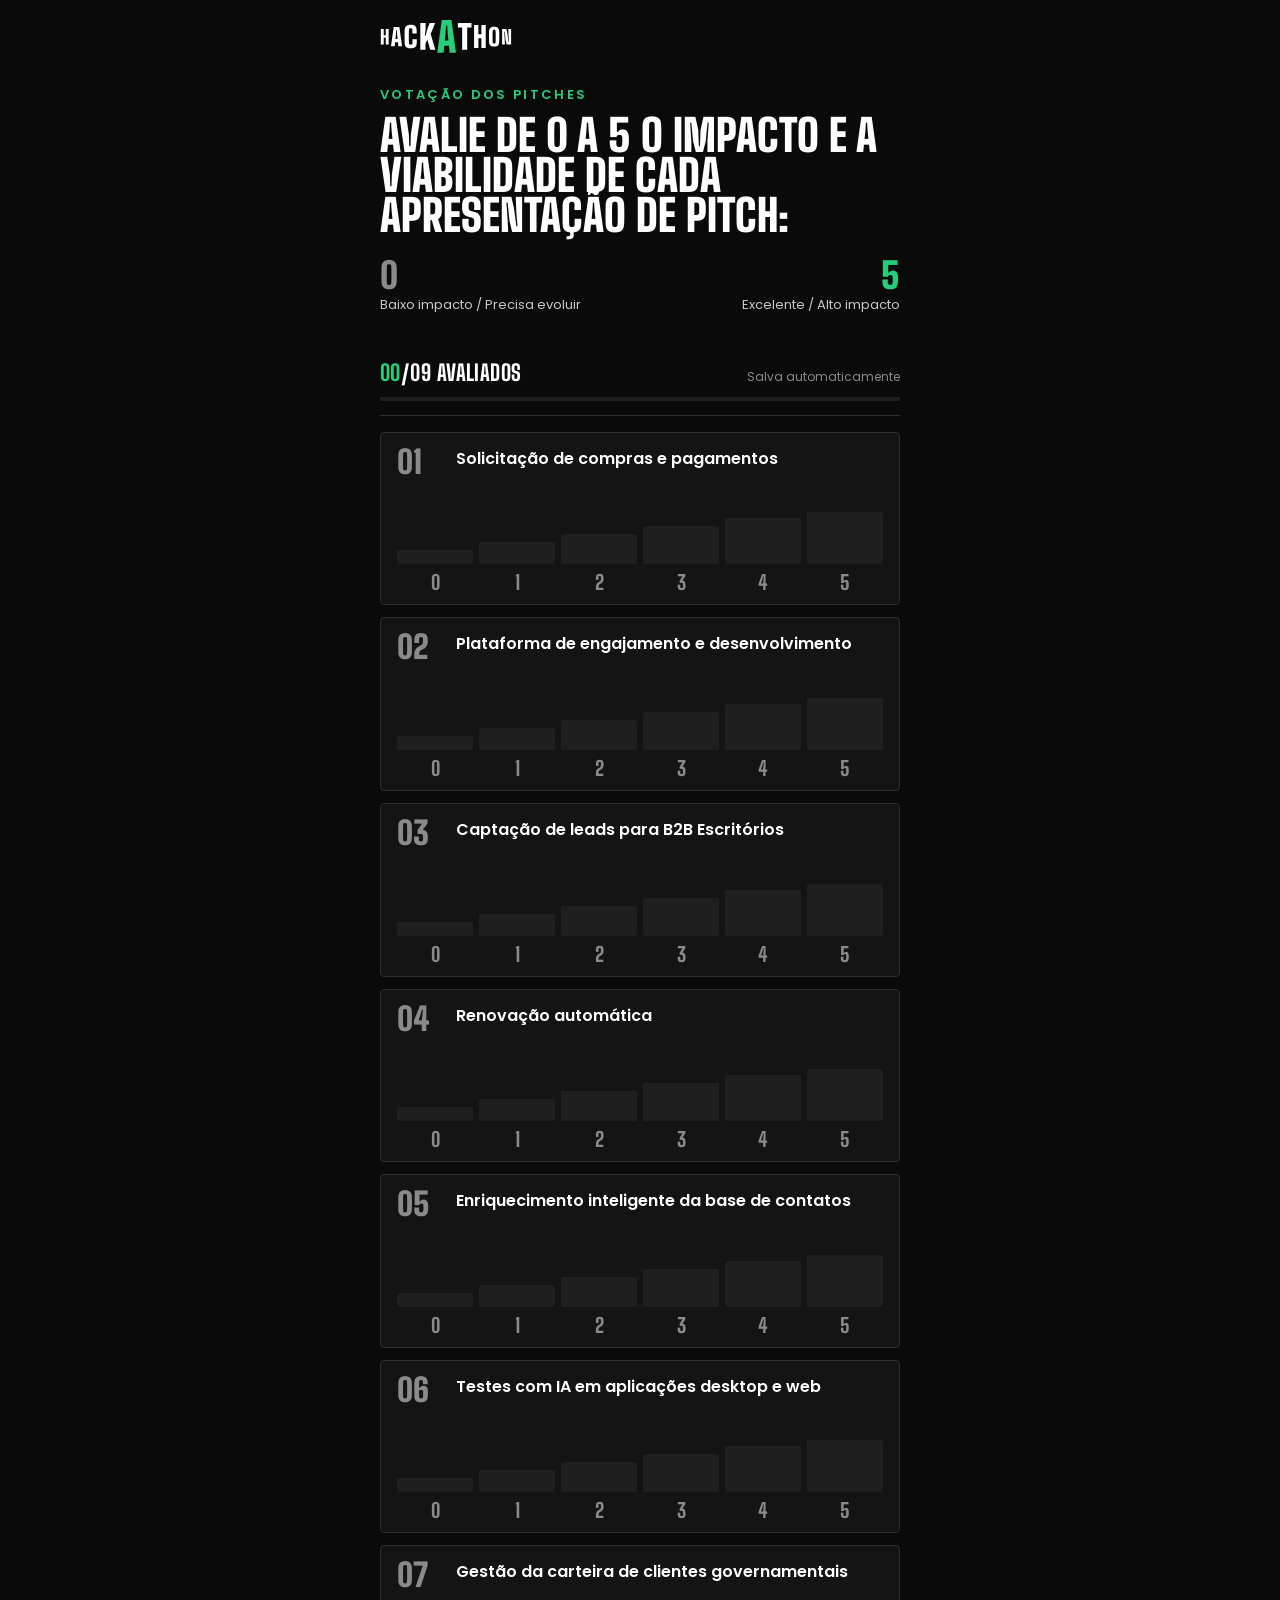
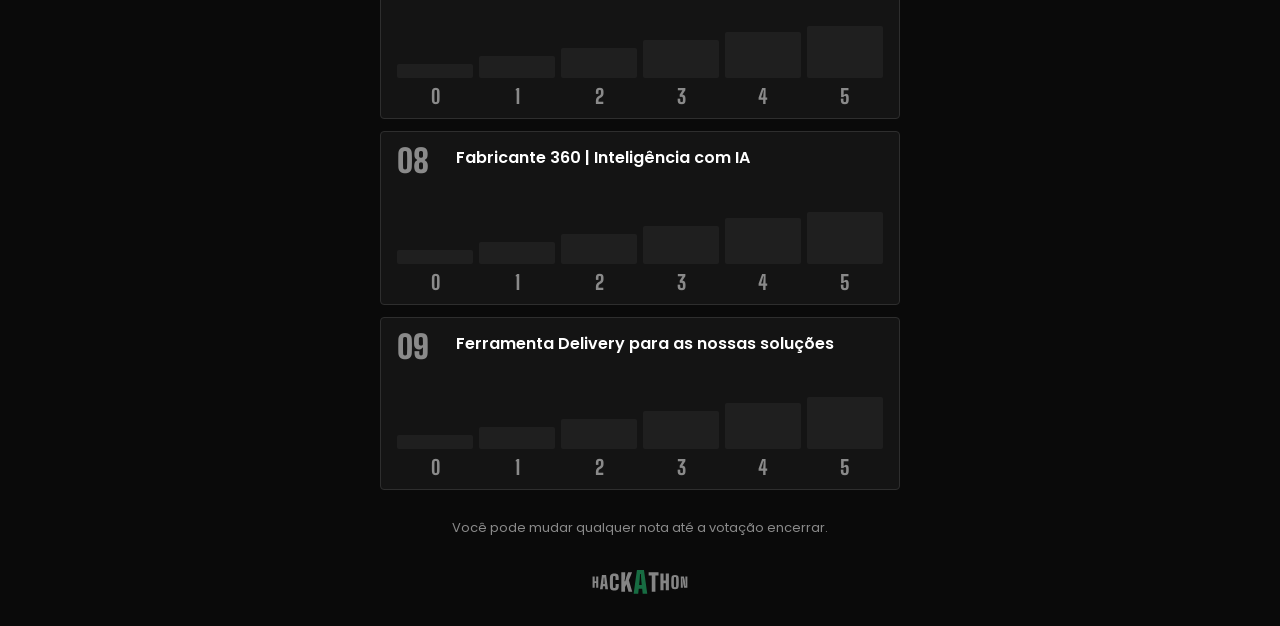
==== votacao-pitches-hackathon/votacao-pitches/index.html @ e380088c "Add files via upload" ====
<!doctype html>
<html lang="pt-BR">
<head>
<meta charset="utf-8">
<meta name="viewport" content="width=device-width, initial-scale=1, viewport-fit=cover">
<meta name="theme-color" content="#0A0A0A">
<title>Votação dos pitches · Hackathon AltoQi</title>
<link rel="icon" href="assets/favicon.svg" type="image/svg+xml">
<link rel="preload" href="assets/fonts/big-shoulders-display-latin-900-normal.woff2" as="font" type="font/woff2" crossorigin>
<link rel="stylesheet" href="assets/fonts.css">
<script src="config.js"></script>
<style>
/* Tokens: Hackathon AltoQi — Design System Diamante (Figma) */
:root{
  --base:#0A0A0A; --superficie:#141414; --elevado:#1F1F1F; --borda:#2E2E2E;
  --texto:#FFFFFF; --texto2:#C7C7C7; --apoio:#8A8A8A;
  --verde:#25CE7B; --menta:#95E2C0; --floresta:#115134; --erro:#E5484D; --alerta:#F5A524;
  --display:"Big Shoulders Display","Arial Narrow","Roboto Condensed",Impact,sans-serif;
  --corpo:Poppins,system-ui,-apple-system,"Segoe UI",Roboto,sans-serif;
  color-scheme:dark;
}
*{box-sizing:border-box}
html{-webkit-text-size-adjust:100%;background:var(--base)}
body{margin:0;background:var(--base);color:var(--texto);font-family:var(--corpo);line-height:1.5;
  padding-bottom:calc(32px + env(safe-area-inset-bottom))}
.wrap{max-width:560px;margin:0 auto;padding:0 20px}
.eyebrow{font-family:var(--corpo);font-weight:600;font-size:.8125rem;letter-spacing:.18em;text-transform:uppercase;margin:0}

header{padding:calc(20px + env(safe-area-inset-top)) 0 8px}
.logo{display:block;width:132px;height:auto;margin:0 0 32px}
header .eyebrow{color:var(--verde);margin-bottom:10px}
h1{font-family:var(--display);font-weight:900;text-transform:uppercase;font-size:clamp(2rem,9vw,2.75rem);
  line-height:.92;margin:0 0 24px;letter-spacing:0}
.legenda{display:grid;grid-template-columns:1fr 1fr;gap:16px;font-size:.8125rem;color:var(--texto2);margin:0;line-height:1.35}
.legenda b{display:block;font-family:var(--display);font-weight:900;font-size:2.25rem;line-height:.9;margin-bottom:4px;color:var(--apoio)}
.legenda .max{text-align:right}
.legenda .max b{color:var(--verde)}

.progresso{position:sticky;top:0;z-index:5;background:var(--base);
  padding:calc(14px + env(safe-area-inset-top)) 0 14px;margin-top:20px;border-bottom:1px solid var(--borda)}
.progresso p{margin:0 0 8px;display:flex;justify-content:space-between;align-items:baseline}
.progresso strong{font-family:var(--display);font-weight:800;font-size:1.375rem;letter-spacing:.02em;text-transform:uppercase}
.progresso strong em{font-style:normal;color:var(--verde)}
.progresso span{font-size:.75rem;color:var(--apoio)}
.prog-trilho{height:4px;background:var(--elevado)}
.prog-barra{height:100%;width:0;background:var(--verde);transition:width .3s ease}

.aviso{display:none;margin:16px 0 0;padding:12px 14px;font-size:.875rem;border-left:3px solid var(--erro);background:var(--superficie);color:var(--texto)}
.aviso.on{display:block}

ol{list-style:none;margin:16px 0 0;padding:0;display:grid;gap:12px}
.pitch{background:var(--superficie);border:1px solid var(--borda);border-radius:4px;padding:16px 16px 12px;transition:border-color .2s ease}
.pitch.feito{border-color:var(--floresta)}
.cab{display:grid;grid-template-columns:auto 1fr;column-gap:14px;align-items:start;margin-bottom:14px}
.num{font-family:var(--display);font-weight:900;font-size:2rem;line-height:.85;color:var(--apoio);min-width:1.4em}
.pitch.feito .num{color:var(--verde)}
.cab h2{font-size:1rem;font-weight:600;line-height:1.3;margin:0}
.status{grid-column:2;font-size:.75rem;color:var(--apoio);min-height:1.2em;margin-top:4px}
.status.salvo{color:var(--menta)}
.status.erro,.status.encerrada{color:var(--erro)}

.escala{display:grid;grid-template-columns:repeat(6,1fr);gap:6px}
.escala button{appearance:none;border:0;background:transparent;padding:4px 0 0;margin:0;cursor:pointer;
  display:flex;flex-direction:column;align-items:stretch;justify-content:flex-end;gap:8px;
  height:84px;color:var(--apoio);font:inherit;-webkit-tap-highlight-color:transparent;touch-action:manipulation}
.escala .barra{display:block;height:calc(14px + var(--i) * 8px);border-radius:2px;background:var(--elevado);
  transition:background-color .15s ease}
.escala .rot{font-family:var(--display);font-weight:800;font-size:1.25rem;text-align:center;line-height:1}
.escala button.cheio .barra{background:var(--verde)}
.escala button.cheio .rot{color:var(--texto2)}
.escala button[aria-pressed="true"] .rot{color:var(--verde)}
.escala button:focus-visible{outline:2px solid var(--verde);outline-offset:3px}
.escala button:disabled{cursor:not-allowed;opacity:.45}

.rodape{margin:28px 0 0;font-size:.8125rem;color:var(--apoio);text-align:center}
.rodape.fim{color:var(--verde);font-weight:600}
.assinatura{display:flex;justify-content:center;margin-top:32px;opacity:.5}
.assinatura img{width:96px;height:auto}
@media (prefers-reduced-motion:reduce){*{transition:none!important}}
</style>
</head>
<body>
<div class="wrap">
  <header>
    <img class="logo" src="assets/hackathon-wordmark.svg" alt="Hackathon AltoQi" width="132" height="33">
    <p class="eyebrow" id="evento"></p>
    <h1 id="pergunta"></h1>
    <div class="legenda">
      <div><b>0</b><span id="rotMin"></span></div>
      <div class="max"><b>5</b><span id="rotMax"></span></div>
    </div>
  </header>

  <div class="progresso" aria-live="polite">
    <p><strong id="progTxt"><em>0</em>/9 avaliados</strong><span>Salva automaticamente</span></p>
    <div class="prog-trilho"><div class="prog-barra" id="progBarra"></div></div>
  </div>

  <div class="aviso" id="aviso" role="alert"></div>
  <ol id="lista"></ol>
  <p class="rodape" id="rodape">Você pode mudar qualquer nota até a votação encerrar.</p>
  <div class="assinatura"><img src="assets/hackathon-wordmark.svg" alt="" width="96" height="24"></div>
</div>

<script>
(function(){
  const C = window.VOTACAO_CONFIG;
  const DEMO = new URLSearchParams(location.search).has("demo") || !C.SUPABASE_URL || C.SUPABASE_URL.includes("SEU-PROJETO");
  const CHAVE = DEMO ? "votacao-pitches:demo" : "votacao-pitches:v1";
  const $ = (id) => document.getElementById(id);

  // ---------- identidade anônima do aparelho + rascunho local ----------
  function lerLocal(){ try{ return JSON.parse(localStorage.getItem(CHAVE)) || {}; }catch(e){ return {}; } }
  function gerarId(){
    if (crypto.randomUUID) return crypto.randomUUID();
    const b = crypto.getRandomValues(new Uint8Array(16)); b[6]=(b[6]&15)|64; b[8]=(b[8]&63)|128;
    const h=[...b].map(x=>x.toString(16).padStart(2,"0")).join("");
    return `${h.slice(0,8)}-${h.slice(8,12)}-${h.slice(12,16)}-${h.slice(16,20)}-${h.slice(20)}`;
  }
  const local = lerLocal();
  const estado = { voter: local.voter || gerarId(), notas: local.notas || {}, salvas: local.salvas || {}, encerrada:false };
  function guardar(){ try{ localStorage.setItem(CHAVE, JSON.stringify({voter:estado.voter, notas:estado.notas, salvas:estado.salvas})); }catch(e){} }
  guardar();
  const timers = {}, emVoo = {};

  // ---------- API ----------
  function headers(){
    const h = { "Content-Type":"application/json", apikey:C.SUPABASE_ANON_KEY };
    if (C.SUPABASE_ANON_KEY.startsWith("eyJ")) h.Authorization = "Bearer " + C.SUPABASE_ANON_KEY;
    return h;
  }
  async function rpc(fn, body){
    if (DEMO){ await new Promise(r=>setTimeout(r, 250 + Math.random()*300)); return null; }
    const r = await fetch(`${C.SUPABASE_URL}/rest/v1/rpc/${fn}`, { method:"POST", headers:headers(), body:JSON.stringify(body) });
    if (!r.ok){
      let msg = ""; try{ msg = (await r.json()).message || ""; }catch(e){}
      const err = new Error(msg); err.codigo = msg.includes("votacao_encerrada") ? "encerrada" : "falha"; throw err;
    }
    return null;
  }
  async function checarAberta(){
    if (DEMO) return;
    try{
      const r = await fetch(`${C.SUPABASE_URL}/rest/v1/votacao_config?select=aberta`, { headers:headers() });
      const d = await r.json();
      if (Array.isArray(d) && d[0] && d[0].aberta === false) marcarEncerrada();
    }catch(e){}
  }

  // ---------- render ----------
  $("evento").textContent = C.EVENTO + (DEMO ? " (modo demonstração)" : "");
  $("pergunta").textContent = C.PERGUNTA;
  $("rotMin").textContent = C.ROTULO_MIN;
  $("rotMax").textContent = C.ROTULO_MAX;

  const lista = $("lista");
  C.PITCHES.forEach((p, idx) => {
    const li = document.createElement("li");
    li.className = "pitch"; li.dataset.id = p.id;
    li.innerHTML = `<div class="cab"><span class="num">${String(idx+1).padStart(2,"0")}</span><h2></h2><span class="status" aria-live="polite"></span></div>
      <div class="escala" role="group"></div>`;
    li.querySelector("h2").textContent = p.titulo;
    const esc = li.querySelector(".escala");
    esc.setAttribute("aria-label", "Nota para " + p.titulo);
    for (let n = 0; n <= 5; n++){
      const b = document.createElement("button");
      b.type = "button"; b.dataset.nota = n; b.style.setProperty("--i", n);
      b.setAttribute("aria-pressed","false");
      b.setAttribute("aria-label", `Nota ${n}` + (n===0 ? `, ${C.ROTULO_MIN}` : n===5 ? `, ${C.ROTULO_MAX}` : ""));
      b.innerHTML = `<span class="barra"></span><span class="rot">${n}</span>`;
      b.addEventListener("click", () => definir(p.id, n));
      esc.appendChild(b);
    }
    lista.appendChild(li);
    pintar(p.id);
    if (estado.notas[p.id] !== undefined && estado.notas[p.id] !== estado.salvas[p.id]) agendar(p.id, 200);
    else if (estado.salvas[p.id] !== undefined) mostrarStatus(p.id, "salvo");
  });
  atualizarProgresso();

  function li(id){ return lista.querySelector(`.pitch[data-id="${id}"]`); }
  function pintar(id){
    const el = li(id), nota = estado.notas[id];
    el.classList.toggle("feito", nota !== undefined);
    el.querySelectorAll(".escala button").forEach(b => {
      const n = +b.dataset.nota;
      b.classList.toggle("cheio", nota !== undefined && n <= nota);
      b.setAttribute("aria-pressed", String(n === nota));
      b.disabled = estado.encerrada;
    });
  }
  function mostrarStatus(id, tipo){
    const s = li(id).querySelector(".status");
    const txt = { salvando:"Salvando…", salvo:"Nota salva", erro:"Não foi salva. Toque na nota de novo.", encerrada:"Votação encerrada" };
    s.textContent = txt[tipo] || ""; s.className = "status " + tipo;
  }
  function atualizarProgresso(){
    const total = C.PITCHES.length;
    const feitos = C.PITCHES.filter(p => estado.notas[p.id] !== undefined).length;
    $("progTxt").innerHTML = `<em>${String(feitos).padStart(2,"0")}</em>/${String(total).padStart(2,"0")} avaliados`;
    $("progBarra").style.width = (feitos/total*100) + "%";
    const rod = $("rodape");
    if (estado.encerrada){ rod.textContent = "A votação foi encerrada. Obrigado por participar!"; rod.className = "rodape fim"; }
    else if (feitos === total){ rod.textContent = "Tudo avaliado. Obrigado! Você ainda pode ajustar as notas até a votação encerrar."; rod.className = "rodape fim"; }
    else { rod.textContent = "Você pode mudar qualquer nota até a votação encerrar."; rod.className = "rodape"; }
  }
  function marcarEncerrada(){
    if (estado.encerrada) return;
    estado.encerrada = true;
    const a = $("aviso"); a.textContent = "A votação foi encerrada. Novas notas não são mais registradas."; a.classList.add("on");
    C.PITCHES.forEach(p => pintar(p.id));
    atualizarProgresso();
  }

  // ---------- envio (debounce por pitch + retentativa) ----------
  function definir(id, nota){
    if (estado.encerrada) return;
    estado.notas[id] = nota; guardar(); pintar(id); atualizarProgresso();
    if (navigator.vibrate) navigator.vibrate(8);
    agendar(id, 450);
  }
  function agendar(id, atraso){ clearTimeout(timers[id]); mostrarStatus(id, "salvando"); timers[id] = setTimeout(() => enviar(id, 0), atraso); }
  async function enviar(id, tentativa){
    if (emVoo[id]) return;                       // o envio em andamento reenvia ao terminar
    const nota = estado.notas[id];
    if (nota === undefined) return;
    if (nota === estado.salvas[id]){ mostrarStatus(id, "salvo"); return; }
    emVoo[id] = true;
    let falha = null;
    try{ await rpc("registrar_voto", { p_voter: estado.voter, p_pitch: id, p_nota: nota }); estado.salvas[id] = nota; guardar(); }
    catch(e){ falha = e; }
    emVoo[id] = false;
    if (falha){
      if (falha.codigo === "encerrada"){ marcarEncerrada(); mostrarStatus(id, "encerrada"); return; }
      if (tentativa < 3){ timers[id] = setTimeout(() => enviar(id, tentativa+1), 800 * 2 ** tentativa); return; }
      mostrarStatus(id, "erro"); return;
    }
    if (estado.notas[id] !== estado.salvas[id]) enviar(id, 0); else mostrarStatus(id, "salvo");
  }
  // conexão voltou: reenvia o que ficou pendente
  window.addEventListener("online", () => C.PITCHES.forEach(p => {
    if (estado.notas[p.id] !== undefined && estado.notas[p.id] !== estado.salvas[p.id]) agendar(p.id, 300);
  }));

  checarAberta();
})();
</script>
</body>
</html>
---- votacao-pitches-hackathon/votacao-pitches/assets/fonts.css ----
/* Fontes auto-hospedadas (SIL Open Font License) — sem depender do Google Fonts no evento */
@font-face{font-family:"Big Shoulders Display";font-style:normal;font-weight:800;font-display:swap;src:url(fonts/big-shoulders-display-latin-800-normal.woff2) format("woff2")}
@font-face{font-family:"Big Shoulders Display";font-style:normal;font-weight:900;font-display:swap;src:url(fonts/big-shoulders-display-latin-900-normal.woff2) format("woff2")}
@font-face{font-family:"Poppins";font-style:normal;font-weight:400;font-display:swap;src:url(fonts/poppins-latin-400-normal.woff2) format("woff2")}
@font-face{font-family:"Poppins";font-style:normal;font-weight:500;font-display:swap;src:url(fonts/poppins-latin-500-normal.woff2) format("woff2")}
@font-face{font-family:"Poppins";font-style:normal;font-weight:600;font-display:swap;src:url(fonts/poppins-latin-600-normal.woff2) format("woff2")}
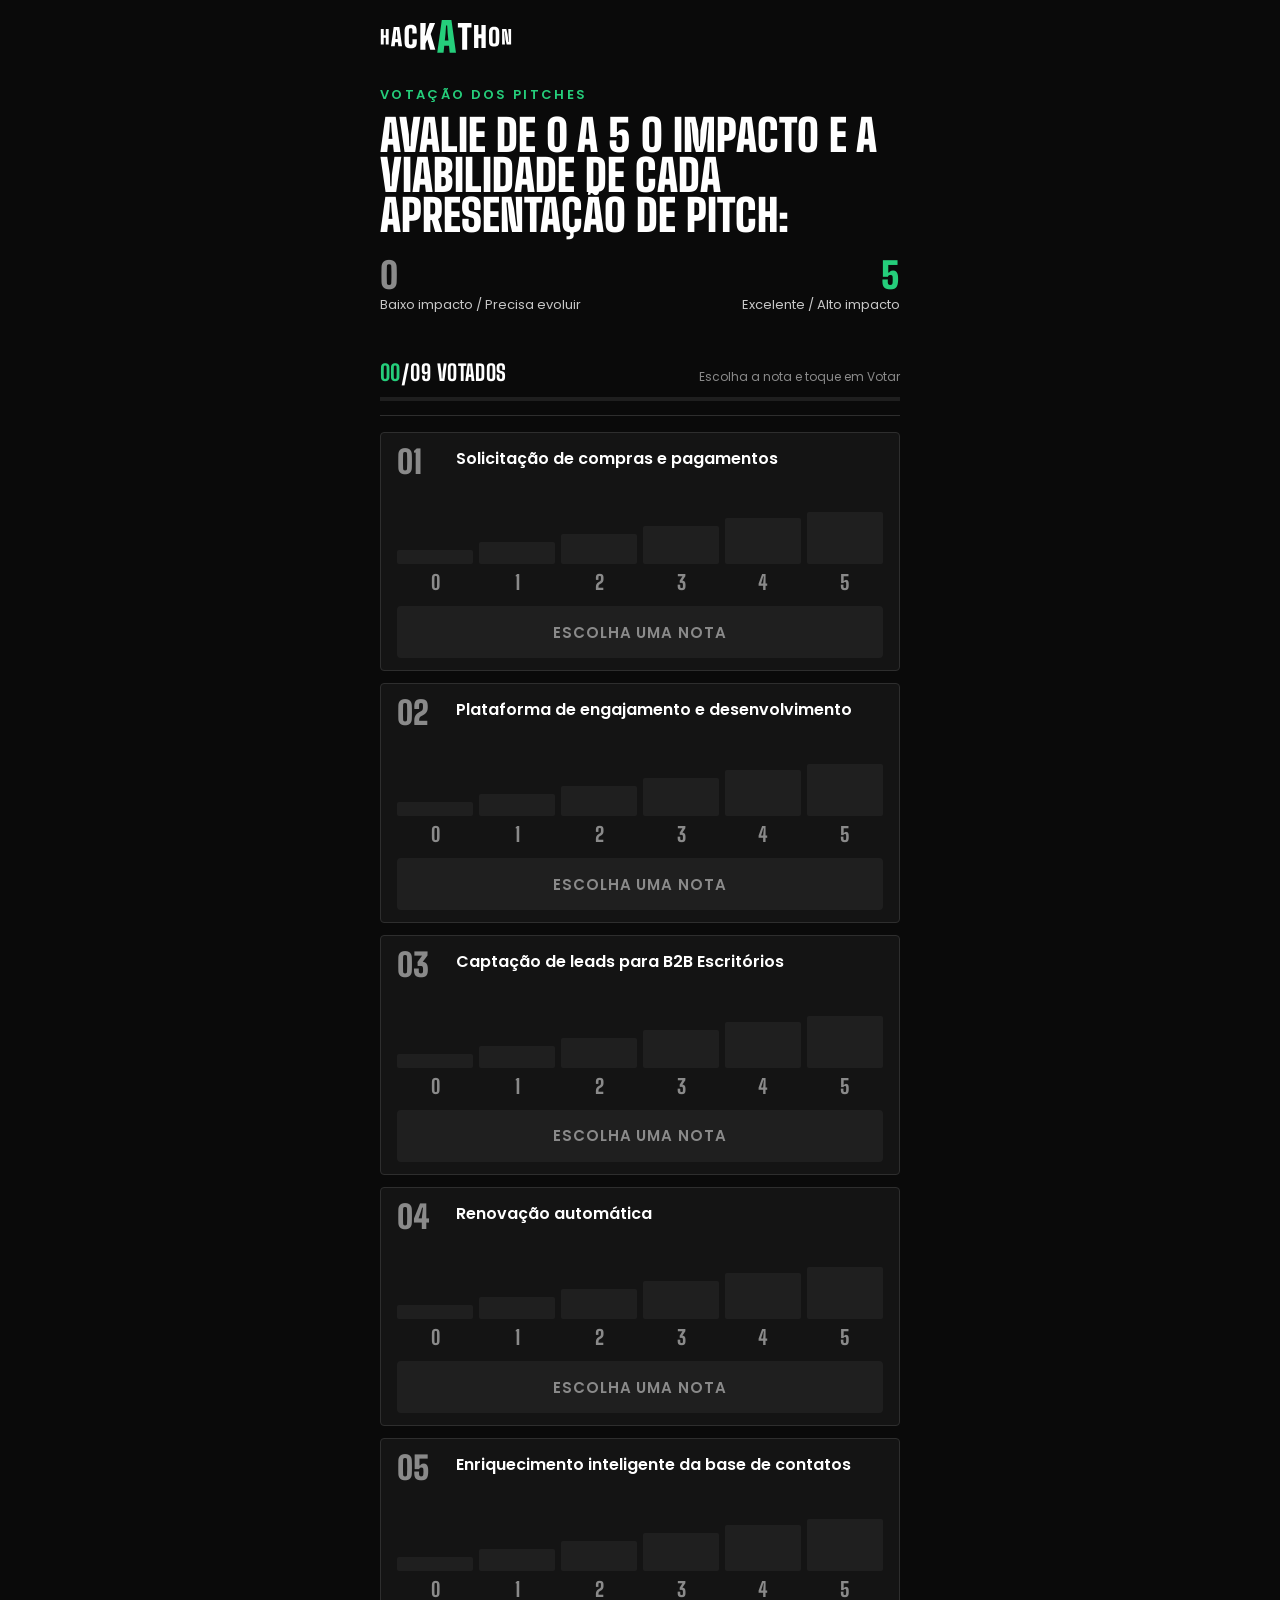
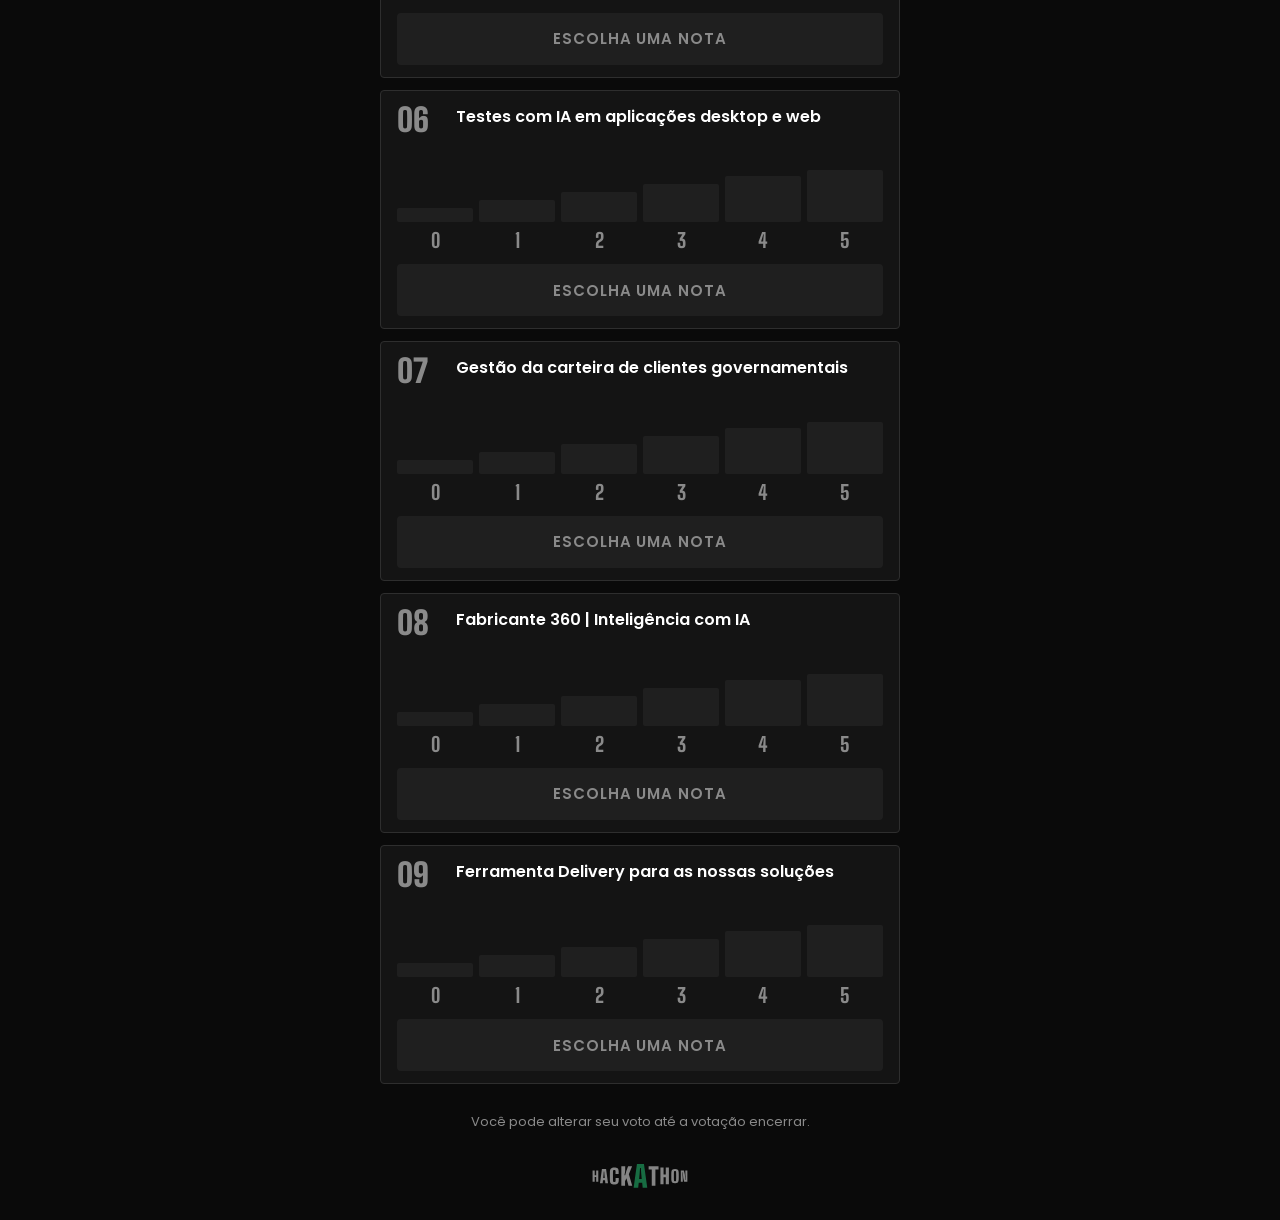
==== commit ba6765e9: "Add files via upload" ====
--- a/votacao-pitches-hackathon/votacao-pitches/index.html
+++ b/votacao-pitches-hackathon/votacao-pitches/index.html
@@ -50,10 +50,10 @@
 
 ol{list-style:none;margin:16px 0 0;padding:0;display:grid;gap:12px}
 .pitch{background:var(--superficie);border:1px solid var(--borda);border-radius:4px;padding:16px 16px 12px;transition:border-color .2s ease}
-.pitch.feito{border-color:var(--floresta)}
+.pitch.feito{border-color:var(--borda)}
 .cab{display:grid;grid-template-columns:auto 1fr;column-gap:14px;align-items:start;margin-bottom:14px}
 .num{font-family:var(--display);font-weight:900;font-size:2rem;line-height:.85;color:var(--apoio);min-width:1.4em}
-.pitch.feito .num{color:var(--verde)}
+.pitch.feito .num{color:var(--texto2)}
 .cab h2{font-size:1rem;font-weight:600;line-height:1.3;margin:0}
 .status{grid-column:2;font-size:.75rem;color:var(--apoio);min-height:1.2em;margin-top:4px}
 .status.salvo{color:var(--menta)}
@@ -72,6 +72,29 @@
 .escala button:focus-visible{outline:2px solid var(--verde);outline-offset:3px}
 .escala button:disabled{cursor:not-allowed;opacity:.45}
 
+.acao{display:grid;grid-template-columns:1fr;gap:8px;margin-top:14px}
+.votar{appearance:none;border:0;border-radius:4px;background:var(--verde);color:var(--base);cursor:pointer;
+  font-family:var(--corpo);font-weight:600;font-size:.9375rem;letter-spacing:.06em;text-transform:uppercase;
+  min-height:52px;padding:0 16px;touch-action:manipulation;-webkit-tap-highlight-color:transparent;transition:transform .1s ease,opacity .2s ease}
+.votar:active{transform:scale(.98)}
+.votar:disabled{background:var(--elevado);color:var(--apoio);cursor:not-allowed}
+.votar:focus-visible{outline:2px solid var(--verde);outline-offset:3px}
+.votar[hidden]{display:none}
+.confirmado{display:none;align-items:center;justify-content:space-between;gap:12px;min-height:52px;padding:0 14px;
+  border:1px solid var(--verde);border-radius:4px;background:rgba(37,206,123,.08)}
+.confirmado.on{display:flex}
+.confirmado strong{font-family:var(--display);font-weight:800;font-size:1.375rem;text-transform:uppercase;letter-spacing:.02em;color:var(--verde);
+  display:flex;align-items:center;gap:10px;white-space:nowrap}
+.confirmado span{font-size:.6875rem;line-height:1.3;color:var(--apoio);text-align:right;max-width:9.5em}
+.check{width:22px;height:22px;flex:none}
+.check path{stroke-dasharray:24;stroke-dashoffset:24}
+.confirmado.anima .check path{animation:traco .45s ease forwards}
+.confirmado:not(.anima) .check path{stroke-dashoffset:0}
+.confirmado.anima{animation:pop .35s ease}
+@keyframes traco{to{stroke-dashoffset:0}}
+@keyframes pop{0%{transform:scale(.96);opacity:.4}100%{transform:none;opacity:1}}
+.pitch.votado{border-color:var(--verde)}
+.pitch.votado .num{color:var(--verde)}
 .rodape{margin:28px 0 0;font-size:.8125rem;color:var(--apoio);text-align:center}
 .rodape.fim{color:var(--verde);font-weight:600}
 .assinatura{display:flex;justify-content:center;margin-top:32px;opacity:.5}
@@ -92,13 +115,13 @@
   </header>
 
   <div class="progresso" aria-live="polite">
-    <p><strong id="progTxt"><em>0</em>/9 avaliados</strong><span>Salva automaticamente</span></p>
+    <p><strong id="progTxt"><em>00</em>/09 votados</strong><span>Escolha a nota e toque em Votar</span></p>
     <div class="prog-trilho"><div class="prog-barra" id="progBarra"></div></div>
   </div>
 
   <div class="aviso" id="aviso" role="alert"></div>
   <ol id="lista"></ol>
-  <p class="rodape" id="rodape">Você pode mudar qualquer nota até a votação encerrar.</p>
+  <p class="rodape" id="rodape">Você pode alterar seu voto até a votação encerrar.</p>
   <div class="assinatura"><img src="assets/hackathon-wordmark.svg" alt="" width="96" height="24"></div>
 </div>
 
@@ -108,8 +131,9 @@
   const DEMO = new URLSearchParams(location.search).has("demo") || !C.SUPABASE_URL || C.SUPABASE_URL.includes("SEU-PROJETO");
   const CHAVE = DEMO ? "votacao-pitches:demo" : "votacao-pitches:v1";
   const $ = (id) => document.getElementById(id);
-
-  // ---------- identidade anônima do aparelho + rascunho local ----------
+  const dois = (n) => String(n).padStart(2, "0");
+
+  // ---------- identidade anônima do aparelho + estado local ----------
   function lerLocal(){ try{ return JSON.parse(localStorage.getItem(CHAVE)) || {}; }catch(e){ return {}; } }
   function gerarId(){
     if (crypto.randomUUID) return crypto.randomUUID();
@@ -118,10 +142,11 @@
     return `${h.slice(0,8)}-${h.slice(8,12)}-${h.slice(12,16)}-${h.slice(16,20)}-${h.slice(20)}`;
   }
   const local = lerLocal();
-  const estado = { voter: local.voter || gerarId(), notas: local.notas || {}, salvas: local.salvas || {}, encerrada:false };
-  function guardar(){ try{ localStorage.setItem(CHAVE, JSON.stringify({voter:estado.voter, notas:estado.notas, salvas:estado.salvas})); }catch(e){} }
+  // notas = nota escolhida na tela; salvas = nota confirmada no banco
+  const estado = { voter: local.voter || gerarId(), rodada: local.rodada ?? null, notas: local.notas || {}, salvas: local.salvas || {}, encerrada:false };
+  const enviando = {};
+  function guardar(){ try{ localStorage.setItem(CHAVE, JSON.stringify({voter:estado.voter, rodada:estado.rodada, notas:estado.notas, salvas:estado.salvas})); }catch(e){} }
   guardar();
-  const timers = {}, emVoo = {};
 
   // ---------- API ----------
   function headers(){
@@ -130,7 +155,7 @@
     return h;
   }
   async function rpc(fn, body){
-    if (DEMO){ await new Promise(r=>setTimeout(r, 250 + Math.random()*300)); return null; }
+    if (DEMO){ await new Promise(r=>setTimeout(r, 350 + Math.random()*350)); return null; }
     const r = await fetch(`${C.SUPABASE_URL}/rest/v1/rpc/${fn}`, { method:"POST", headers:headers(), body:JSON.stringify(body) });
     if (!r.ok){
       let msg = ""; try{ msg = (await r.json()).message || ""; }catch(e){}
@@ -138,12 +163,20 @@
     }
     return null;
   }
-  async function checarAberta(){
+  // Lê se a votação está aberta e a "rodada" atual. Rodada nova = reset feito no banco: limpa este celular.
+  async function sincronizar(){
     if (DEMO) return;
     try{
-      const r = await fetch(`${C.SUPABASE_URL}/rest/v1/votacao_config?select=aberta`, { headers:headers() });
+      const r = await fetch(`${C.SUPABASE_URL}/rest/v1/votacao_config?select=aberta,rodada`, { headers:headers(), cache:"no-store" });
       const d = await r.json();
-      if (Array.isArray(d) && d[0] && d[0].aberta === false) marcarEncerrada();
+      if (!Array.isArray(d) || !d[0]) return;
+      if (d[0].rodada != null && d[0].rodada !== estado.rodada){
+        const primeiraVez = estado.rodada === null && !Object.keys(estado.salvas).length;
+        estado.rodada = d[0].rodada;
+        if (!primeiraVez){ estado.notas = {}; estado.salvas = {}; }
+        guardar(); C.PITCHES.forEach(p => pintar(p.id)); atualizarProgresso();
+      }
+      if (d[0].aberta === false) marcarEncerrada();
     }catch(e){}
   }
 
@@ -153,12 +186,17 @@
   $("rotMin").textContent = C.ROTULO_MIN;
   $("rotMax").textContent = C.ROTULO_MAX;
 
+  const CHECK = '<svg class="check" viewBox="0 0 24 24" aria-hidden="true"><path d="M4 12.5l5 5L20 6.5" fill="none" stroke="#25CE7B" stroke-width="3" stroke-linecap="square"/></svg>';
   const lista = $("lista");
   C.PITCHES.forEach((p, idx) => {
     const li = document.createElement("li");
     li.className = "pitch"; li.dataset.id = p.id;
-    li.innerHTML = `<div class="cab"><span class="num">${String(idx+1).padStart(2,"0")}</span><h2></h2><span class="status" aria-live="polite"></span></div>
-      <div class="escala" role="group"></div>`;
+    li.innerHTML = `<div class="cab"><span class="num">${dois(idx+1)}</span><h2></h2><span class="status" aria-live="polite"></span></div>
+      <div class="escala" role="group"></div>
+      <div class="acao">
+        <button type="button" class="votar">Votar</button>
+        <div class="confirmado" role="status"><strong>${CHECK}<b class="txt"></b></strong><span>Toque em outra nota para alterar</span></div>
+      </div>`;
     li.querySelector("h2").textContent = p.titulo;
     const esc = li.querySelector(".escala");
     esc.setAttribute("aria-label", "Nota para " + p.titulo);
@@ -168,81 +206,82 @@
       b.setAttribute("aria-pressed","false");
       b.setAttribute("aria-label", `Nota ${n}` + (n===0 ? `, ${C.ROTULO_MIN}` : n===5 ? `, ${C.ROTULO_MAX}` : ""));
       b.innerHTML = `<span class="barra"></span><span class="rot">${n}</span>`;
-      b.addEventListener("click", () => definir(p.id, n));
+      b.addEventListener("click", () => escolher(p.id, n));
       esc.appendChild(b);
     }
+    li.querySelector(".votar").addEventListener("click", () => votar(p.id));
     lista.appendChild(li);
     pintar(p.id);
-    if (estado.notas[p.id] !== undefined && estado.notas[p.id] !== estado.salvas[p.id]) agendar(p.id, 200);
-    else if (estado.salvas[p.id] !== undefined) mostrarStatus(p.id, "salvo");
   });
   atualizarProgresso();
 
   function li(id){ return lista.querySelector(`.pitch[data-id="${id}"]`); }
-  function pintar(id){
-    const el = li(id), nota = estado.notas[id];
-    el.classList.toggle("feito", nota !== undefined);
+  function pintar(id, animar){
+    const el = li(id), nota = estado.notas[id], salva = estado.salvas[id];
+    const votado = salva !== undefined && nota === salva;
+    el.classList.toggle("feito", nota !== undefined && !votado);
+    el.classList.toggle("votado", votado);
     el.querySelectorAll(".escala button").forEach(b => {
       const n = +b.dataset.nota;
       b.classList.toggle("cheio", nota !== undefined && n <= nota);
       b.setAttribute("aria-pressed", String(n === nota));
-      b.disabled = estado.encerrada;
+      b.disabled = estado.encerrada || !!enviando[id];
     });
-  }
-  function mostrarStatus(id, tipo){
-    const s = li(id).querySelector(".status");
-    const txt = { salvando:"Salvando…", salvo:"Nota salva", erro:"Não foi salva. Toque na nota de novo.", encerrada:"Votação encerrada" };
-    s.textContent = txt[tipo] || ""; s.className = "status " + tipo;
-  }
+    const btn = el.querySelector(".votar"), conf = el.querySelector(".confirmado");
+    conf.classList.toggle("on", votado);
+    conf.classList.toggle("anima", votado && !!animar);
+    conf.querySelector(".txt").textContent = votado ? `Votado: ${salva}` : "";
+    btn.hidden = votado;
+    if (enviando[id]){ btn.disabled = true; btn.textContent = "Enviando…"; }
+    else if (estado.encerrada){ btn.disabled = true; btn.textContent = "Votação encerrada"; }
+    else if (nota === undefined){ btn.disabled = true; btn.textContent = "Escolha uma nota"; }
+    else { btn.disabled = false; btn.textContent = salva !== undefined ? `Alterar voto para ${nota}` : `Votar ${nota}`; }
+  }
+  function mostrarStatus(id, txt, tipo){ const s = li(id).querySelector(".status"); s.textContent = txt || ""; s.className = "status " + (tipo || ""); }
   function atualizarProgresso(){
     const total = C.PITCHES.length;
-    const feitos = C.PITCHES.filter(p => estado.notas[p.id] !== undefined).length;
-    $("progTxt").innerHTML = `<em>${String(feitos).padStart(2,"0")}</em>/${String(total).padStart(2,"0")} avaliados`;
+    const feitos = C.PITCHES.filter(p => estado.salvas[p.id] !== undefined).length;
+    $("progTxt").innerHTML = `<em>${dois(feitos)}</em>/${dois(total)} votados`;
     $("progBarra").style.width = (feitos/total*100) + "%";
     const rod = $("rodape");
     if (estado.encerrada){ rod.textContent = "A votação foi encerrada. Obrigado por participar!"; rod.className = "rodape fim"; }
-    else if (feitos === total){ rod.textContent = "Tudo avaliado. Obrigado! Você ainda pode ajustar as notas até a votação encerrar."; rod.className = "rodape fim"; }
-    else { rod.textContent = "Você pode mudar qualquer nota até a votação encerrar."; rod.className = "rodape"; }
+    else if (feitos === total){ rod.textContent = "Todos os votos registrados. Obrigado! Você ainda pode alterar até a votação encerrar."; rod.className = "rodape fim"; }
+    else { rod.textContent = "Você pode alterar seu voto até a votação encerrar."; rod.className = "rodape"; }
   }
   function marcarEncerrada(){
     if (estado.encerrada) return;
     estado.encerrada = true;
-    const a = $("aviso"); a.textContent = "A votação foi encerrada. Novas notas não são mais registradas."; a.classList.add("on");
+    const a = $("aviso"); a.textContent = "A votação foi encerrada. Novos votos não são mais registrados."; a.classList.add("on");
     C.PITCHES.forEach(p => pintar(p.id));
     atualizarProgresso();
   }
 
-  // ---------- envio (debounce por pitch + retentativa) ----------
-  function definir(id, nota){
-    if (estado.encerrada) return;
-    estado.notas[id] = nota; guardar(); pintar(id); atualizarProgresso();
-    if (navigator.vibrate) navigator.vibrate(8);
-    agendar(id, 450);
-  }
-  function agendar(id, atraso){ clearTimeout(timers[id]); mostrarStatus(id, "salvando"); timers[id] = setTimeout(() => enviar(id, 0), atraso); }
-  async function enviar(id, tentativa){
-    if (emVoo[id]) return;                       // o envio em andamento reenvia ao terminar
+  // ---------- ações ----------
+  function escolher(id, nota){
+    if (estado.encerrada || enviando[id]) return;
+    estado.notas[id] = nota; guardar(); mostrarStatus(id, ""); pintar(id);
+  }
+  async function votar(id){
     const nota = estado.notas[id];
-    if (nota === undefined) return;
-    if (nota === estado.salvas[id]){ mostrarStatus(id, "salvo"); return; }
-    emVoo[id] = true;
+    if (nota === undefined || enviando[id] || estado.encerrada) return;
+    enviando[id] = true; mostrarStatus(id, ""); pintar(id);
     let falha = null;
-    try{ await rpc("registrar_voto", { p_voter: estado.voter, p_pitch: id, p_nota: nota }); estado.salvas[id] = nota; guardar(); }
-    catch(e){ falha = e; }
-    emVoo[id] = false;
+    for (let t = 0; t < 3; t++){
+      try{ await rpc("registrar_voto", { p_voter: estado.voter, p_pitch: id, p_nota: nota }); falha = null; break; }
+      catch(e){ falha = e; if (e.codigo === "encerrada") break; await new Promise(r => setTimeout(r, 700 * (t+1))); }
+    }
+    enviando[id] = false;
     if (falha){
-      if (falha.codigo === "encerrada"){ marcarEncerrada(); mostrarStatus(id, "encerrada"); return; }
-      if (tentativa < 3){ timers[id] = setTimeout(() => enviar(id, tentativa+1), 800 * 2 ** tentativa); return; }
-      mostrarStatus(id, "erro"); return;
-    }
-    if (estado.notas[id] !== estado.salvas[id]) enviar(id, 0); else mostrarStatus(id, "salvo");
-  }
-  // conexão voltou: reenvia o que ficou pendente
-  window.addEventListener("online", () => C.PITCHES.forEach(p => {
-    if (estado.notas[p.id] !== undefined && estado.notas[p.id] !== estado.salvas[p.id]) agendar(p.id, 300);
-  }));
-
-  checarAberta();
+      if (falha.codigo === "encerrada"){ marcarEncerrada(); mostrarStatus(id, "Votação encerrada. Este voto não foi registrado.", "erro"); return; }
+      pintar(id); mostrarStatus(id, "Não foi possível enviar. Confira a conexão e toque em Votar de novo.", "erro"); return;
+    }
+    estado.salvas[id] = nota; guardar();
+    if (navigator.vibrate) navigator.vibrate([12, 40, 12]);
+    pintar(id, true); atualizarProgresso();
+  }
+
+  sincronizar();
+  document.addEventListener("visibilitychange", () => { if (!document.hidden) sincronizar(); });
 })();
 </script>
 </body>
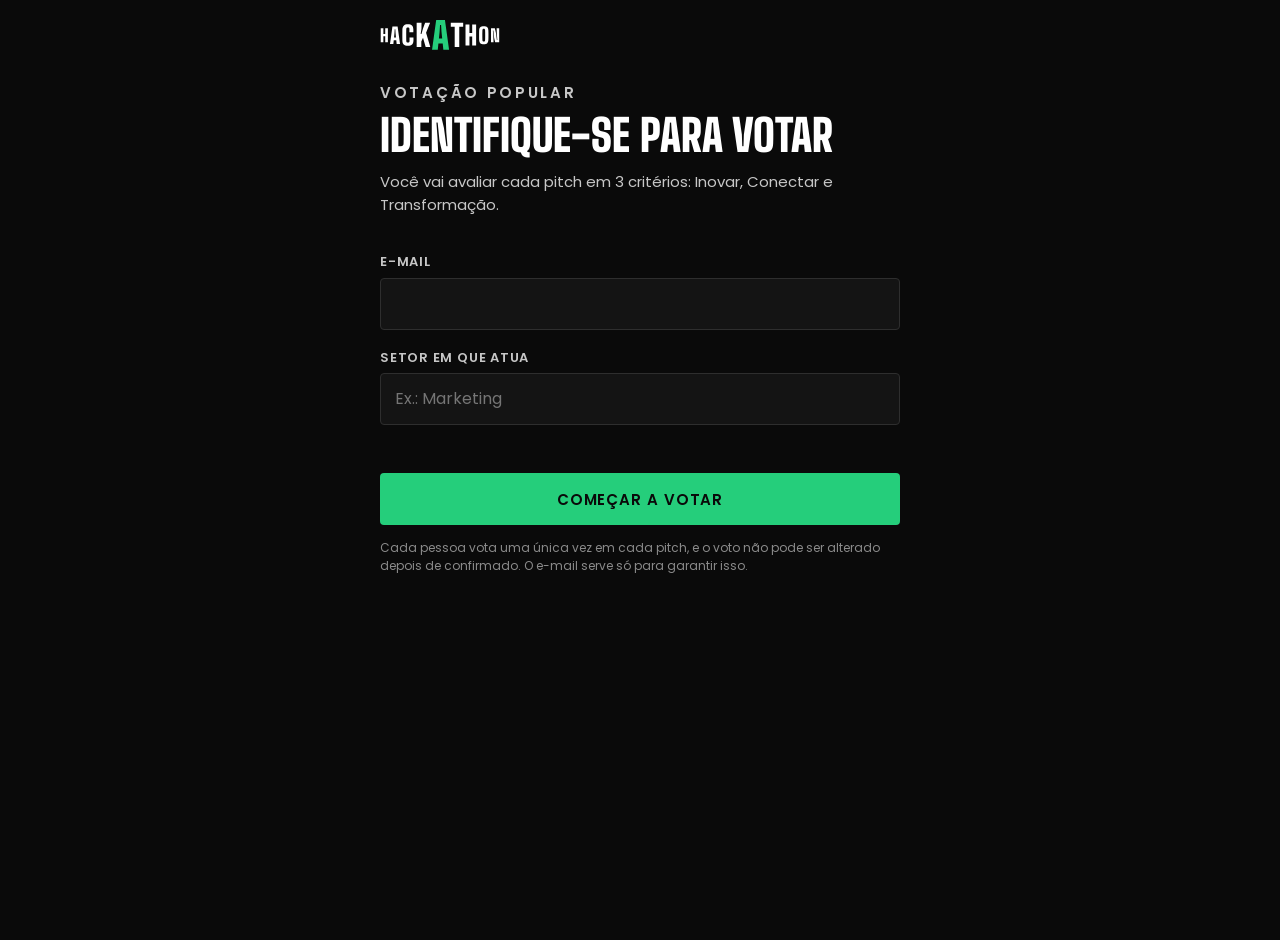
==== commit cc367d15: "Add files via upload" ====
--- a/votacao-pitches-hackathon/votacao-pitches/index.html
+++ b/votacao-pitches-hackathon/votacao-pitches/index.html
@@ -4,284 +4,247 @@
 <meta charset="utf-8">
 <meta name="viewport" content="width=device-width, initial-scale=1, viewport-fit=cover">
 <meta name="theme-color" content="#0A0A0A">
-<title>Votação dos pitches · Hackathon AltoQi</title>
+<title>Votação popular · Hackathon AltoQi</title>
 <link rel="icon" href="assets/favicon.svg" type="image/svg+xml">
 <link rel="preload" href="assets/fonts/big-shoulders-display-latin-900-normal.woff2" as="font" type="font/woff2" crossorigin>
-<link rel="stylesheet" href="assets/fonts.css">
+<link rel="stylesheet" href="assets/base.css">
 <script src="config.js"></script>
-<style>
-/* Tokens: Hackathon AltoQi — Design System Diamante (Figma) */
-:root{
-  --base:#0A0A0A; --superficie:#141414; --elevado:#1F1F1F; --borda:#2E2E2E;
-  --texto:#FFFFFF; --texto2:#C7C7C7; --apoio:#8A8A8A;
-  --verde:#25CE7B; --menta:#95E2C0; --floresta:#115134; --erro:#E5484D; --alerta:#F5A524;
-  --display:"Big Shoulders Display","Arial Narrow","Roboto Condensed",Impact,sans-serif;
-  --corpo:Poppins,system-ui,-apple-system,"Segoe UI",Roboto,sans-serif;
-  color-scheme:dark;
-}
-*{box-sizing:border-box}
-html{-webkit-text-size-adjust:100%;background:var(--base)}
-body{margin:0;background:var(--base);color:var(--texto);font-family:var(--corpo);line-height:1.5;
-  padding-bottom:calc(32px + env(safe-area-inset-bottom))}
-.wrap{max-width:560px;margin:0 auto;padding:0 20px}
-.eyebrow{font-family:var(--corpo);font-weight:600;font-size:.8125rem;letter-spacing:.18em;text-transform:uppercase;margin:0}
-
-header{padding:calc(20px + env(safe-area-inset-top)) 0 8px}
-.logo{display:block;width:132px;height:auto;margin:0 0 32px}
-header .eyebrow{color:var(--verde);margin-bottom:10px}
-h1{font-family:var(--display);font-weight:900;text-transform:uppercase;font-size:clamp(2rem,9vw,2.75rem);
-  line-height:.92;margin:0 0 24px;letter-spacing:0}
-.legenda{display:grid;grid-template-columns:1fr 1fr;gap:16px;font-size:.8125rem;color:var(--texto2);margin:0;line-height:1.35}
-.legenda b{display:block;font-family:var(--display);font-weight:900;font-size:2.25rem;line-height:.9;margin-bottom:4px;color:var(--apoio)}
-.legenda .max{text-align:right}
-.legenda .max b{color:var(--verde)}
-
-.progresso{position:sticky;top:0;z-index:5;background:var(--base);
-  padding:calc(14px + env(safe-area-inset-top)) 0 14px;margin-top:20px;border-bottom:1px solid var(--borda)}
-.progresso p{margin:0 0 8px;display:flex;justify-content:space-between;align-items:baseline}
-.progresso strong{font-family:var(--display);font-weight:800;font-size:1.375rem;letter-spacing:.02em;text-transform:uppercase}
-.progresso strong em{font-style:normal;color:var(--verde)}
-.progresso span{font-size:.75rem;color:var(--apoio)}
-.prog-trilho{height:4px;background:var(--elevado)}
-.prog-barra{height:100%;width:0;background:var(--verde);transition:width .3s ease}
-
-.aviso{display:none;margin:16px 0 0;padding:12px 14px;font-size:.875rem;border-left:3px solid var(--erro);background:var(--superficie);color:var(--texto)}
-.aviso.on{display:block}
-
-ol{list-style:none;margin:16px 0 0;padding:0;display:grid;gap:12px}
-.pitch{background:var(--superficie);border:1px solid var(--borda);border-radius:4px;padding:16px 16px 12px;transition:border-color .2s ease}
-.pitch.feito{border-color:var(--borda)}
-.cab{display:grid;grid-template-columns:auto 1fr;column-gap:14px;align-items:start;margin-bottom:14px}
-.num{font-family:var(--display);font-weight:900;font-size:2rem;line-height:.85;color:var(--apoio);min-width:1.4em}
-.pitch.feito .num{color:var(--texto2)}
-.cab h2{font-size:1rem;font-weight:600;line-height:1.3;margin:0}
-.status{grid-column:2;font-size:.75rem;color:var(--apoio);min-height:1.2em;margin-top:4px}
-.status.salvo{color:var(--menta)}
-.status.erro,.status.encerrada{color:var(--erro)}
-
-.escala{display:grid;grid-template-columns:repeat(6,1fr);gap:6px}
-.escala button{appearance:none;border:0;background:transparent;padding:4px 0 0;margin:0;cursor:pointer;
-  display:flex;flex-direction:column;align-items:stretch;justify-content:flex-end;gap:8px;
-  height:84px;color:var(--apoio);font:inherit;-webkit-tap-highlight-color:transparent;touch-action:manipulation}
-.escala .barra{display:block;height:calc(14px + var(--i) * 8px);border-radius:2px;background:var(--elevado);
-  transition:background-color .15s ease}
-.escala .rot{font-family:var(--display);font-weight:800;font-size:1.25rem;text-align:center;line-height:1}
-.escala button.cheio .barra{background:var(--verde)}
-.escala button.cheio .rot{color:var(--texto2)}
-.escala button[aria-pressed="true"] .rot{color:var(--verde)}
-.escala button:focus-visible{outline:2px solid var(--verde);outline-offset:3px}
-.escala button:disabled{cursor:not-allowed;opacity:.45}
-
-.acao{display:grid;grid-template-columns:1fr;gap:8px;margin-top:14px}
-.votar{appearance:none;border:0;border-radius:4px;background:var(--verde);color:var(--base);cursor:pointer;
-  font-family:var(--corpo);font-weight:600;font-size:.9375rem;letter-spacing:.06em;text-transform:uppercase;
-  min-height:52px;padding:0 16px;touch-action:manipulation;-webkit-tap-highlight-color:transparent;transition:transform .1s ease,opacity .2s ease}
-.votar:active{transform:scale(.98)}
-.votar:disabled{background:var(--elevado);color:var(--apoio);cursor:not-allowed}
-.votar:focus-visible{outline:2px solid var(--verde);outline-offset:3px}
-.votar[hidden]{display:none}
-.confirmado{display:none;align-items:center;justify-content:space-between;gap:12px;min-height:52px;padding:0 14px;
-  border:1px solid var(--verde);border-radius:4px;background:rgba(37,206,123,.08)}
-.confirmado.on{display:flex}
-.confirmado strong{font-family:var(--display);font-weight:800;font-size:1.375rem;text-transform:uppercase;letter-spacing:.02em;color:var(--verde);
-  display:flex;align-items:center;gap:10px;white-space:nowrap}
-.confirmado span{font-size:.6875rem;line-height:1.3;color:var(--apoio);text-align:right;max-width:9.5em}
-.check{width:22px;height:22px;flex:none}
-.check path{stroke-dasharray:24;stroke-dashoffset:24}
-.confirmado.anima .check path{animation:traco .45s ease forwards}
-.confirmado:not(.anima) .check path{stroke-dashoffset:0}
-.confirmado.anima{animation:pop .35s ease}
-@keyframes traco{to{stroke-dashoffset:0}}
-@keyframes pop{0%{transform:scale(.96);opacity:.4}100%{transform:none;opacity:1}}
-.pitch.votado{border-color:var(--verde)}
-.pitch.votado .num{color:var(--verde)}
-.rodape{margin:28px 0 0;font-size:.8125rem;color:var(--apoio);text-align:center}
-.rodape.fim{color:var(--verde);font-weight:600}
-.assinatura{display:flex;justify-content:center;margin-top:32px;opacity:.5}
-.assinatura img{width:96px;height:auto}
-@media (prefers-reduced-motion:reduce){*{transition:none!important}}
-</style>
+<script src="assets/comum.js"></script>
 </head>
 <body>
 <div class="wrap">
-  <header>
-    <img class="logo" src="assets/hackathon-wordmark.svg" alt="Hackathon AltoQi" width="132" height="33">
-    <p class="eyebrow" id="evento"></p>
-    <h1 id="pergunta"></h1>
-    <div class="legenda">
-      <div><b>0</b><span id="rotMin"></span></div>
-      <div class="max"><b>5</b><span id="rotMax"></span></div>
-    </div>
-  </header>
-
-  <div class="progresso" aria-live="polite">
-    <p><strong id="progTxt"><em>00</em>/09 votados</strong><span>Escolha a nota e toque em Votar</span></p>
-    <div class="prog-trilho"><div class="prog-barra" id="progBarra"></div></div>
-  </div>
-
-  <div class="aviso" id="aviso" role="alert"></div>
-  <ol id="lista"></ol>
-  <p class="rodape" id="rodape">Você pode alterar seu voto até a votação encerrar.</p>
-  <div class="assinatura"><img src="assets/hackathon-wordmark.svg" alt="" width="96" height="24"></div>
+
+  <!-- 1. Identificação -->
+  <section id="telaEntrada" class="entrada" hidden>
+    <div class="topo"><img class="logo" src="assets/hackathon-wordmark.svg" alt="Hackathon AltoQi" width="120" height="30"></div>
+    <div class="hero">
+      <p class="eyebrow">Votação popular</p>
+      <h1 class="display">Identifique-se para votar</h1>
+      <p>Você vai avaliar cada pitch em 3 critérios: Inovar, Conectar e Transformação.</p>
+    </div>
+    <form id="formEntrada" novalidate>
+      <div class="campo">
+        <label for="email">E-mail</label>
+        <input id="email" type="email" autocomplete="email" inputmode="email" autocapitalize="off" spellcheck="false" required>
+      </div>
+      <div class="campo" id="campoSetor">
+        <label for="setor">Setor em que atua</label>
+      </div>
+      <p class="erro-msg" id="erroEntrada" role="alert"></p>
+      <button class="btn" type="submit" id="btnEntrar">Começar a votar</button>
+      <p class="nota">Cada pessoa vota uma única vez em cada pitch, e o voto não pode ser alterado depois de confirmado. O e-mail serve só para garantir isso.</p>
+    </form>
+  </section>
+
+  <!-- 2. Votação -->
+  <section id="telaVoto" hidden>
+    <div class="topo">
+      <img class="logo" src="assets/hackathon-wordmark.svg" alt="Hackathon AltoQi" width="120" height="30">
+      <div class="quem">Votando como<b id="quemEmail"></b><button type="button" class="link" id="trocar">Não é você?</button></div>
+    </div>
+    <div class="hero">
+      <p class="eyebrow" id="eyebrowVoto">Votação popular</p>
+      <h1 class="display" id="pergunta"></h1>
+      <div class="legenda">
+        <div><b>0</b><span id="rotMin"></span></div>
+        <div class="max"><b>5</b><span id="rotMax"></span></div>
+      </div>
+    </div>
+    <div class="progresso" aria-live="polite">
+      <p><strong id="progTxt"></strong><span>Toque no pitch para avaliar</span></p>
+      <div class="prog-trilho"><div class="prog-barra" id="progBarra"></div></div>
+    </div>
+    <div class="aviso erro" id="aviso" role="alert" hidden></div>
+    <ol class="pitches" id="lista"></ol>
+    <p class="rodape" id="rodape"></p>
+    <div class="assinatura"><img src="assets/hackathon-wordmark.svg" alt="" width="96" height="24"></div>
+  </section>
 </div>
 
 <script>
 (function(){
-  const C = window.VOTACAO_CONFIG;
-  const DEMO = new URLSearchParams(location.search).has("demo") || !C.SUPABASE_URL || C.SUPABASE_URL.includes("SEU-PROJETO");
-  const CHAVE = DEMO ? "votacao-pitches:demo" : "votacao-pitches:v1";
+  const { C, DEMO, CRIT, dois, fmt, media3, esc, mensagem, api, lerConfig, criarAvaliacao } = HQ;
   const $ = (id) => document.getElementById(id);
-  const dois = (n) => String(n).padStart(2, "0");
-
-  // ---------- identidade anônima do aparelho + estado local ----------
-  function lerLocal(){ try{ return JSON.parse(localStorage.getItem(CHAVE)) || {}; }catch(e){ return {}; } }
-  function gerarId(){
-    if (crypto.randomUUID) return crypto.randomUUID();
-    const b = crypto.getRandomValues(new Uint8Array(16)); b[6]=(b[6]&15)|64; b[8]=(b[8]&63)|128;
-    const h=[...b].map(x=>x.toString(16).padStart(2,"0")).join("");
-    return `${h.slice(0,8)}-${h.slice(8,12)}-${h.slice(12,16)}-${h.slice(16,20)}-${h.slice(20)}`;
-  }
-  const local = lerLocal();
-  // notas = nota escolhida na tela; salvas = nota confirmada no banco
-  const estado = { voter: local.voter || gerarId(), rodada: local.rodada ?? null, notas: local.notas || {}, salvas: local.salvas || {}, encerrada:false };
-  const enviando = {};
-  function guardar(){ try{ localStorage.setItem(CHAVE, JSON.stringify({voter:estado.voter, rodada:estado.rodada, notas:estado.notas, salvas:estado.salvas})); }catch(e){} }
-  guardar();
-
-  // ---------- API ----------
-  function headers(){
-    const h = { "Content-Type":"application/json", apikey:C.SUPABASE_ANON_KEY };
-    if (C.SUPABASE_ANON_KEY.startsWith("eyJ")) h.Authorization = "Bearer " + C.SUPABASE_ANON_KEY;
-    return h;
-  }
-  async function rpc(fn, body){
-    if (DEMO){ await new Promise(r=>setTimeout(r, 350 + Math.random()*350)); return null; }
-    const r = await fetch(`${C.SUPABASE_URL}/rest/v1/rpc/${fn}`, { method:"POST", headers:headers(), body:JSON.stringify(body) });
-    if (!r.ok){
-      let msg = ""; try{ msg = (await r.json()).message || ""; }catch(e){}
-      const err = new Error(msg); err.codigo = msg.includes("votacao_encerrada") ? "encerrada" : "falha"; throw err;
-    }
-    return null;
-  }
-  // Lê se a votação está aberta e a "rodada" atual. Rodada nova = reset feito no banco: limpa este celular.
+  const CHAVE = DEMO ? "hq-pop:demo" : "hq-pop:v2";
+  const CHECK = '<svg viewBox="0 0 24 24" aria-hidden="true"><path d="M4 12.5l5 5L20 6.5" fill="none" stroke="currentColor" stroke-width="3" stroke-linecap="square"/></svg>';
+  const SETA = '<svg class="seta" viewBox="0 0 24 24" aria-hidden="true"><path d="M6 9l6 6 6-6" fill="none" stroke="currentColor" stroke-width="2"/></svg>';
+
+  // estado local: { email, setor, rodada, votos: { [pitchId]: [i,c,t] | true } }
+  const ler = () => { try{ return JSON.parse(localStorage.getItem(CHAVE)) || {}; }catch(e){ return {}; } };
+  let est = ler(); est.votos = est.votos || {};
+  const guardar = () => { try{ localStorage.setItem(CHAVE, JSON.stringify(est)); }catch(e){} };
+  let aberta = true;
+  const cards = {};     // id -> { el, aval, fase }
+  let abertoId = null;
+
+  // ---------------- entrada ----------------
+  const campoSetor = $("campoSetor");
+  if (C.SETORES && C.SETORES.length){
+    campoSetor.insertAdjacentHTML("beforeend", `<select id="setor" required><option value="">Selecione</option>${C.SETORES.map(s => `<option>${esc(s)}</option>`).join("")}</select>`);
+  } else {
+    campoSetor.insertAdjacentHTML("beforeend", `<input id="setor" type="text" autocomplete="organization-title" maxlength="80" required placeholder="Ex.: Marketing">`);
+  }
+  function mostrarEntrada(msg){
+    $("telaVoto").hidden = true; $("telaEntrada").hidden = false;
+    $("email").value = est.email || ""; $("setor").value = est.setor || "";
+    $("erroEntrada").textContent = msg || "";
+  }
+  $("formEntrada").addEventListener("submit", async (ev) => {
+    ev.preventDefault();
+    const email = $("email").value.trim().toLowerCase(), setor = $("setor").value.trim();
+    if (!/^[^@\s]+@[^@\s]+\.[^@\s]+$/.test(email)){ $("erroEntrada").textContent = mensagem({ codigo:"email_invalido" }); $("email").focus(); return; }
+    if (setor.length < 2){ $("erroEntrada").textContent = mensagem({ codigo:"setor_invalido" }); $("setor").focus(); return; }
+    const btn = $("btnEntrar"); btn.disabled = true; btn.textContent = "Entrando…"; $("erroEntrada").textContent = "";
+    try{
+      const cfg = await lerConfig().catch(() => null);
+      const r = await api("votante_entrar", { p_email:email, p_setor:setor });
+      est = { email:r.email, setor:r.setor, rodada:cfg ? cfg.rodada : null, votos:{} };
+      (r.votados || []).forEach(id => est.votos[id] = true);
+      if (cfg) aberta = cfg.aberta;
+      guardar(); mostrarVoto();
+    }catch(e){ $("erroEntrada").textContent = mensagem(e); }
+    finally{ btn.disabled = false; btn.textContent = "Começar a votar"; }
+  });
+  $("trocar").addEventListener("click", () => {
+    if (!confirm("Sair deste e-mail neste celular?")) return;
+    est = { votos:{} }; guardar(); mostrarEntrada();
+  });
+
+  // ---------------- votação ----------------
+  $("pergunta").textContent = C.PERGUNTA;
+  $("rotMin").textContent = C.ROTULO_MIN; $("rotMax").textContent = C.ROTULO_MAX;
+  if (DEMO) $("eyebrowVoto").textContent = "Votação popular (demonstração)";
+
+  function mostrarVoto(){
+    $("telaEntrada").hidden = true; $("telaVoto").hidden = false;
+    $("quemEmail").textContent = est.email;
+    const lista = $("lista"); lista.innerHTML = "";
+    C.PITCHES.forEach((p, idx) => {
+      const li = document.createElement("li");
+      li.className = "pitch"; li.dataset.id = p.id;
+      li.innerHTML = `<button type="button" class="pitch-cab" aria-expanded="false" aria-controls="corpo-${p.id}">
+          <span class="num">${dois(idx + 1)}</span>
+          <span><span class="titulo">${esc(p.titulo)}</span><span class="selo"></span></span>${SETA}
+        </button>
+        <div class="pitch-corpo" id="corpo-${p.id}" hidden><div class="aval"></div><div class="acao"></div></div>`;
+      lista.appendChild(li);
+      const card = { el:li, aval:null, fase:"avaliando" };
+      card.aval = criarAvaliacao(li.querySelector(".aval"), { onChange:() => renderAcao(p.id) });
+      cards[p.id] = card;
+      li.querySelector(".pitch-cab").addEventListener("click", () => abrir(abertoId === p.id ? null : p.id, true));
+    });
+    C.PITCHES.forEach(p => renderCard(p.id));
+    abrir(proximoPendente(), false);
+    atualizarProgresso();
+  }
+  const votado = (id) => est.votos[id] !== undefined;
+  const proximoPendente = (depoisDe) => {
+    const ids = C.PITCHES.map(p => p.id);
+    const ini = depoisDe ? ids.indexOf(depoisDe) + 1 : 0;
+    return [...ids.slice(ini), ...ids.slice(0, ini)].find(id => !votado(id)) ?? null;
+  };
+  function abrir(id, rolar){
+    abertoId = id;
+    C.PITCHES.forEach(p => {
+      const c = cards[p.id], on = p.id === id;
+      c.el.classList.toggle("aberto", on);
+      c.el.querySelector(".pitch-cab").setAttribute("aria-expanded", String(on));
+      c.el.querySelector(".pitch-corpo").hidden = !on;
+    });
+    if (id != null && rolar) requestAnimationFrame(() => cards[id].el.scrollIntoView({ behavior:"smooth", block:"start" }));
+  }
+  function renderCard(id){
+    const c = cards[id], v = votado(id);
+    if (v) c.fase = "votado";
+    c.el.classList.toggle("votado", v);
+    c.el.querySelector(".selo").innerHTML = v ? "Voto registrado" : "Avaliar 3 critérios";
+    c.el.querySelector(".aval").hidden = v;
+    renderAcao(id);
+  }
+  function renderAcao(id, animar){
+    const c = cards[id], acao = c.el.querySelector(".acao");
+    if (c.fase === "votado"){
+      const vals = Array.isArray(est.votos[id]) ? est.votos[id] : null;
+      acao.innerHTML = `<div class="ok ${animar ? "anima" : ""}">${CHECK}Voto registrado</div>` + (vals ? `<div class="resumo">
+        ${CRIT.map((k, i) => `<div>${esc(k.nome)}<b>${vals[i]}</b></div>`).join("")}<div class="med">Média<b>${fmt(media3(vals))}</b></div></div>` : "");
+      return;
+    }
+    const vals = c.aval.valores(), n = vals.filter(x => x != null).length;
+    if (!aberta){ c.aval.travar(true); acao.innerHTML = `<button class="btn" disabled>Votação encerrada</button>`; return; }
+    if (c.fase === "confirmando"){
+      c.aval.travar(true);
+      acao.innerHTML = `<div class="confirma">
+        <p><strong>Confirmar voto?</strong> ${CRIT.map((k, i) => `${esc(k.nome)} ${vals[i]}`).join(" · ")} · média ${fmt(media3(vals))}.<br>Depois de confirmado, não dá para alterar.</p>
+        <div class="duas"><button class="btn sec" data-a="revisar">Revisar</button><button class="btn" data-a="confirmar">Confirmar</button></div></div>
+        <p class="status erro" role="alert"></p>`;
+      acao.querySelector('[data-a="revisar"]').onclick = () => { c.fase = "avaliando"; c.aval.travar(false); renderAcao(id); };
+      acao.querySelector('[data-a="confirmar"]').onclick = () => enviar(id);
+      return;
+    }
+    if (c.fase === "enviando"){ acao.innerHTML = `<button class="btn" disabled>Enviando…</button>`; return; }
+    c.aval.travar(false);
+    acao.innerHTML = n < 3
+      ? `<button class="btn" disabled>Avalie os 3 critérios (${n}/3)</button><p class="status erro" role="alert"></p>`
+      : `<button class="btn" data-a="votar">Votar · média ${fmt(media3(vals))}</button><p class="status erro" role="alert"></p>`;
+    const b = acao.querySelector('[data-a="votar"]');
+    if (b) b.onclick = () => { c.fase = "confirmando"; renderAcao(id); };
+  }
+  async function enviar(id){
+    const c = cards[id], vals = c.aval.valores();
+    c.fase = "enviando"; renderAcao(id);
+    try{
+      await api("votar_popular", { p_email:est.email, p_pitch:id, p_inovar:vals[0], p_conectar:vals[1], p_transformar:vals[2] });
+    }catch(e){
+      if (e.codigo === "ja_votou"){ est.votos[id] = true; guardar(); renderCard(id); atualizarProgresso(); return; }
+      if (e.codigo === "votacao_encerrada"){ encerrar(); return; }
+      if (e.codigo === "votante_desconhecido"){ est = { votos:{} }; guardar(); mostrarEntrada(mensagem(e)); return; }
+      c.fase = "confirmando"; renderAcao(id);
+      c.el.querySelector(".status").textContent = mensagem(e) + " Toque em Confirmar de novo.";
+      return;
+    }
+    est.votos[id] = vals; guardar();
+    if (navigator.vibrate) navigator.vibrate([12, 40, 12]);
+    renderCard(id); renderAcao(id, true); atualizarProgresso();
+    setTimeout(() => { const prox = proximoPendente(id); abrir(prox, prox != null); }, 900);
+  }
+  function atualizarProgresso(){
+    const total = C.PITCHES.length, feitos = C.PITCHES.filter(p => votado(p.id)).length;
+    $("progTxt").innerHTML = `<em>${dois(feitos)}</em>/${dois(total)} votados`;
+    $("progBarra").style.width = (feitos / total * 100) + "%";
+    const rod = $("rodape");
+    if (!aberta){ rod.textContent = "A votação foi encerrada. Obrigado por participar!"; rod.className = "rodape fim"; }
+    else if (feitos === total){ rod.textContent = "Você votou em todos os pitches. Obrigado!"; rod.className = "rodape fim"; }
+    else { rod.textContent = "Vote em cada pitch depois da apresentação."; rod.className = "rodape"; }
+  }
+  function encerrar(){
+    aberta = false;
+    const a = $("aviso"); a.textContent = "A votação popular foi encerrada. Novos votos não são mais registrados."; a.hidden = false;
+    C.PITCHES.forEach(p => { if (cards[p.id] && !votado(p.id)) { cards[p.id].fase = "avaliando"; renderAcao(p.id); } });
+    atualizarProgresso();
+  }
+
+  // ---------------- sincronização com o banco ----------------
   async function sincronizar(){
-    if (DEMO) return;
     try{
-      const r = await fetch(`${C.SUPABASE_URL}/rest/v1/votacao_config?select=aberta,rodada`, { headers:headers(), cache:"no-store" });
-      const d = await r.json();
-      if (!Array.isArray(d) || !d[0]) return;
-      if (d[0].rodada != null && d[0].rodada !== estado.rodada){
-        const primeiraVez = estado.rodada === null && !Object.keys(estado.salvas).length;
-        estado.rodada = d[0].rodada;
-        if (!primeiraVez){ estado.notas = {}; estado.salvas = {}; }
-        guardar(); C.PITCHES.forEach(p => pintar(p.id)); atualizarProgresso();
+      const cfg = await lerConfig();
+      if (cfg){
+        if (est.rodada != null && cfg.rodada !== est.rodada){ est = { votos:{} }; guardar(); mostrarEntrada(); return; }
+        est.rodada = cfg.rodada;
       }
-      if (d[0].aberta === false) marcarEncerrada();
-    }catch(e){}
-  }
-
-  // ---------- render ----------
-  $("evento").textContent = C.EVENTO + (DEMO ? " (modo demonstração)" : "");
-  $("pergunta").textContent = C.PERGUNTA;
-  $("rotMin").textContent = C.ROTULO_MIN;
-  $("rotMax").textContent = C.ROTULO_MAX;
-
-  const CHECK = '<svg class="check" viewBox="0 0 24 24" aria-hidden="true"><path d="M4 12.5l5 5L20 6.5" fill="none" stroke="#25CE7B" stroke-width="3" stroke-linecap="square"/></svg>';
-  const lista = $("lista");
-  C.PITCHES.forEach((p, idx) => {
-    const li = document.createElement("li");
-    li.className = "pitch"; li.dataset.id = p.id;
-    li.innerHTML = `<div class="cab"><span class="num">${dois(idx+1)}</span><h2></h2><span class="status" aria-live="polite"></span></div>
-      <div class="escala" role="group"></div>
-      <div class="acao">
-        <button type="button" class="votar">Votar</button>
-        <div class="confirmado" role="status"><strong>${CHECK}<b class="txt"></b></strong><span>Toque em outra nota para alterar</span></div>
-      </div>`;
-    li.querySelector("h2").textContent = p.titulo;
-    const esc = li.querySelector(".escala");
-    esc.setAttribute("aria-label", "Nota para " + p.titulo);
-    for (let n = 0; n <= 5; n++){
-      const b = document.createElement("button");
-      b.type = "button"; b.dataset.nota = n; b.style.setProperty("--i", n);
-      b.setAttribute("aria-pressed","false");
-      b.setAttribute("aria-label", `Nota ${n}` + (n===0 ? `, ${C.ROTULO_MIN}` : n===5 ? `, ${C.ROTULO_MAX}` : ""));
-      b.innerHTML = `<span class="barra"></span><span class="rot">${n}</span>`;
-      b.addEventListener("click", () => escolher(p.id, n));
-      esc.appendChild(b);
-    }
-    li.querySelector(".votar").addEventListener("click", () => votar(p.id));
-    lista.appendChild(li);
-    pintar(p.id);
-  });
-  atualizarProgresso();
-
-  function li(id){ return lista.querySelector(`.pitch[data-id="${id}"]`); }
-  function pintar(id, animar){
-    const el = li(id), nota = estado.notas[id], salva = estado.salvas[id];
-    const votado = salva !== undefined && nota === salva;
-    el.classList.toggle("feito", nota !== undefined && !votado);
-    el.classList.toggle("votado", votado);
-    el.querySelectorAll(".escala button").forEach(b => {
-      const n = +b.dataset.nota;
-      b.classList.toggle("cheio", nota !== undefined && n <= nota);
-      b.setAttribute("aria-pressed", String(n === nota));
-      b.disabled = estado.encerrada || !!enviando[id];
-    });
-    const btn = el.querySelector(".votar"), conf = el.querySelector(".confirmado");
-    conf.classList.toggle("on", votado);
-    conf.classList.toggle("anima", votado && !!animar);
-    conf.querySelector(".txt").textContent = votado ? `Votado: ${salva}` : "";
-    btn.hidden = votado;
-    if (enviando[id]){ btn.disabled = true; btn.textContent = "Enviando…"; }
-    else if (estado.encerrada){ btn.disabled = true; btn.textContent = "Votação encerrada"; }
-    else if (nota === undefined){ btn.disabled = true; btn.textContent = "Escolha uma nota"; }
-    else { btn.disabled = false; btn.textContent = salva !== undefined ? `Alterar voto para ${nota}` : `Votar ${nota}`; }
-  }
-  function mostrarStatus(id, txt, tipo){ const s = li(id).querySelector(".status"); s.textContent = txt || ""; s.className = "status " + (tipo || ""); }
-  function atualizarProgresso(){
-    const total = C.PITCHES.length;
-    const feitos = C.PITCHES.filter(p => estado.salvas[p.id] !== undefined).length;
-    $("progTxt").innerHTML = `<em>${dois(feitos)}</em>/${dois(total)} votados`;
-    $("progBarra").style.width = (feitos/total*100) + "%";
-    const rod = $("rodape");
-    if (estado.encerrada){ rod.textContent = "A votação foi encerrada. Obrigado por participar!"; rod.className = "rodape fim"; }
-    else if (feitos === total){ rod.textContent = "Todos os votos registrados. Obrigado! Você ainda pode alterar até a votação encerrar."; rod.className = "rodape fim"; }
-    else { rod.textContent = "Você pode alterar seu voto até a votação encerrar."; rod.className = "rodape"; }
-  }
-  function marcarEncerrada(){
-    if (estado.encerrada) return;
-    estado.encerrada = true;
-    const a = $("aviso"); a.textContent = "A votação foi encerrada. Novos votos não são mais registrados."; a.classList.add("on");
-    C.PITCHES.forEach(p => pintar(p.id));
-    atualizarProgresso();
-  }
-
-  // ---------- ações ----------
-  function escolher(id, nota){
-    if (estado.encerrada || enviando[id]) return;
-    estado.notas[id] = nota; guardar(); mostrarStatus(id, ""); pintar(id);
-  }
-  async function votar(id){
-    const nota = estado.notas[id];
-    if (nota === undefined || enviando[id] || estado.encerrada) return;
-    enviando[id] = true; mostrarStatus(id, ""); pintar(id);
-    let falha = null;
-    for (let t = 0; t < 3; t++){
-      try{ await rpc("registrar_voto", { p_voter: estado.voter, p_pitch: id, p_nota: nota }); falha = null; break; }
-      catch(e){ falha = e; if (e.codigo === "encerrada") break; await new Promise(r => setTimeout(r, 700 * (t+1))); }
-    }
-    enviando[id] = false;
-    if (falha){
-      if (falha.codigo === "encerrada"){ marcarEncerrada(); mostrarStatus(id, "Votação encerrada. Este voto não foi registrado.", "erro"); return; }
-      pintar(id); mostrarStatus(id, "Não foi possível enviar. Confira a conexão e toque em Votar de novo.", "erro"); return;
-    }
-    estado.salvas[id] = nota; guardar();
-    if (navigator.vibrate) navigator.vibrate([12, 40, 12]);
-    pintar(id, true); atualizarProgresso();
-  }
-
-  sincronizar();
-  document.addEventListener("visibilitychange", () => { if (!document.hidden) sincronizar(); });
+      const r = await api("votante_entrar", { p_email:est.email, p_setor:est.setor });
+      const ids = new Set(r.votados || []);
+      Object.keys(est.votos).forEach(k => { if (!ids.has(+k)) delete est.votos[k]; });
+      ids.forEach(id => { if (est.votos[id] === undefined) est.votos[id] = true; });
+      guardar();
+      if (cfg && !cfg.aberta) { aberta = false; }
+      if (!$("telaVoto").hidden){ C.PITCHES.forEach(p => renderCard(p.id)); atualizarProgresso(); if (!aberta) encerrar(); }
+    }catch(e){
+      if (["email_invalido", "email_dominio", "setor_invalido"].includes(e.codigo)){ est = { votos:{} }; guardar(); mostrarEntrada(mensagem(e)); }
+    }
+  }
+
+  if (est.email){ mostrarVoto(); sincronizar(); } else { mostrarEntrada(); lerConfig().then(c => { if (c) est.rodada = c.rodada; }).catch(() => {}); }
+  document.addEventListener("visibilitychange", () => { if (!document.hidden && est.email) sincronizar(); });
 })();
 </script>
 </body>
--- a/votacao-pitches-hackathon/votacao-pitches/assets/base.css
+++ b/votacao-pitches-hackathon/votacao-pitches/assets/base.css
@@ -0,0 +1,135 @@
+/* Base visual · Hackathon AltoQi — Design System Diamante (Figma) */
+@import url("fonts.css");
+:root{
+  --base:#0A0A0A; --superficie:#141414; --elevado:#1F1F1F; --borda:#2E2E2E;
+  --texto:#FFFFFF; --texto2:#C7C7C7; --apoio:#8A8A8A;
+  --verde:#25CE7B; --menta:#95E2C0; --floresta:#115134; --erro:#E5484D; --alerta:#F5A524;
+  --display:"Big Shoulders Display","Arial Narrow","Roboto Condensed",Impact,sans-serif;
+  --corpo:Poppins,system-ui,-apple-system,"Segoe UI",Roboto,sans-serif;
+  color-scheme:dark;
+}
+*{box-sizing:border-box}
+html{-webkit-text-size-adjust:100%;background:var(--base)}
+body{margin:0;background:var(--base);color:var(--texto);font-family:var(--corpo);line-height:1.5}
+[hidden]{display:none!important}
+.eyebrow{font-weight:600;font-size:.8125rem;letter-spacing:.18em;text-transform:uppercase;margin:0;color:var(--verde)}
+.display{font-family:var(--display);font-weight:900;text-transform:uppercase;line-height:.92;letter-spacing:0;margin:0}
+.apoio{color:var(--apoio)}
+
+/* botões */
+.btn{appearance:none;border:1px solid transparent;border-radius:4px;background:var(--verde);color:var(--base);cursor:pointer;
+  font-family:var(--corpo);font-weight:600;font-size:.9375rem;letter-spacing:.06em;text-transform:uppercase;
+  min-height:52px;padding:0 20px;display:inline-flex;align-items:center;justify-content:center;gap:10px;
+  touch-action:manipulation;-webkit-tap-highlight-color:transparent;transition:transform .1s ease,background-color .15s ease}
+.btn:active{transform:scale(.98)}
+.btn:disabled{background:var(--elevado);color:var(--apoio);cursor:not-allowed;transform:none}
+.btn:focus-visible{outline:2px solid var(--verde);outline-offset:3px}
+.btn.sec{background:transparent;border-color:var(--borda);color:var(--texto)}
+.btn.sec:hover{border-color:var(--apoio)}
+.btn.perigo{background:transparent;border-color:var(--erro);color:var(--erro)}
+.btn.pequeno{min-height:36px;padding:0 12px;font-size:.75rem}
+.link{appearance:none;background:none;border:0;padding:0;color:var(--verde);font:inherit;text-decoration:underline;text-underline-offset:3px;cursor:pointer}
+
+/* campos */
+.campo{display:grid;gap:6px;margin:0 0 18px}
+.campo label{font-size:.8125rem;font-weight:600;letter-spacing:.06em;text-transform:uppercase;color:var(--texto2)}
+.campo input,.campo select{appearance:none;width:100%;min-height:52px;padding:0 14px;border-radius:4px;border:1px solid var(--borda);
+  background:var(--superficie);color:var(--texto);font:inherit;font-size:1rem}
+.campo select{background-image:linear-gradient(45deg,transparent 50%,var(--apoio) 50%),linear-gradient(135deg,var(--apoio) 50%,transparent 50%);
+  background-position:calc(100% - 20px) 50%,calc(100% - 15px) 50%;background-size:5px 5px;background-repeat:no-repeat;padding-right:40px}
+.campo input:focus,.campo select:focus{outline:none;border-color:var(--verde)}
+.campo small{font-size:.75rem;color:var(--apoio)}
+.erro-msg{color:var(--erro);font-size:.875rem;min-height:1.3em;margin:0 0 12px}
+
+.aviso{margin:16px 0 0;padding:12px 14px;font-size:.875rem;border-left:3px solid var(--alerta);background:var(--superficie);color:var(--texto)}
+.aviso.erro{border-left-color:var(--erro)}
+
+/* ---- páginas de votação (mobile) ---- */
+.wrap{max-width:560px;margin:0 auto;padding:0 20px calc(40px + env(safe-area-inset-bottom))}
+.topo{padding:calc(20px + env(safe-area-inset-top)) 0 0;display:flex;justify-content:space-between;align-items:center;gap:12px}
+.topo .logo{width:120px;height:auto;display:block}
+.quem{font-size:.75rem;color:var(--apoio);text-align:right;line-height:1.35;min-width:0}
+.quem b{display:block;color:var(--texto2);font-weight:500;overflow:hidden;text-overflow:ellipsis;white-space:nowrap;max-width:190px}
+.hero{padding:32px 0 8px}
+.hero .eyebrow{margin-bottom:10px}
+.hero h1{font-size:clamp(2rem,9vw,2.75rem);margin-bottom:16px}
+.hero p{margin:0;color:var(--texto2);font-size:.9375rem}
+
+.legenda{display:grid;grid-template-columns:1fr 1fr;gap:16px;font-size:.75rem;color:var(--apoio);line-height:1.35;margin:20px 0 0}
+.legenda b{display:block;font-family:var(--display);font-weight:900;font-size:1.75rem;line-height:.9;margin-bottom:2px;color:var(--apoio)}
+.legenda .max{text-align:right}
+.legenda .max b{color:var(--verde)}
+
+.progresso{position:sticky;top:0;z-index:5;background:var(--base);padding:calc(14px + env(safe-area-inset-top)) 0 14px;margin-top:20px;border-bottom:1px solid var(--borda)}
+.progresso p{margin:0 0 8px;display:flex;justify-content:space-between;align-items:baseline;gap:8px}
+.progresso strong{font-family:var(--display);font-weight:800;font-size:1.375rem;letter-spacing:.02em;text-transform:uppercase}
+.progresso strong em{font-style:normal;color:var(--verde)}
+.progresso span{font-size:.75rem;color:var(--apoio);text-align:right}
+.prog-trilho{height:4px;background:var(--elevado)}
+.prog-barra{height:100%;width:0;background:var(--verde);transition:width .3s ease}
+
+/* cartão de pitch (sanfona) */
+.pitches{list-style:none;margin:16px 0 0;padding:0;display:grid;gap:10px}
+.pitch{background:var(--superficie);border:1px solid var(--borda);border-radius:4px;overflow:hidden}
+.pitch.votado{border-color:var(--floresta)}
+.pitch.aberto{border-color:var(--apoio)}
+.pitch-cab{appearance:none;width:100%;background:none;border:0;color:inherit;font:inherit;text-align:left;cursor:pointer;
+  display:grid;grid-template-columns:auto 1fr auto;gap:14px;align-items:center;padding:16px;-webkit-tap-highlight-color:transparent}
+.pitch-cab:focus-visible{outline:2px solid var(--verde);outline-offset:-2px}
+.num{font-family:var(--display);font-weight:900;font-size:2rem;line-height:.85;color:var(--apoio);min-width:1.4em}
+.pitch.votado .num{color:var(--verde)}
+.pitch-cab .titulo{font-weight:600;line-height:1.3}
+.pitch-cab .selo{display:block;font-size:.75rem;font-weight:500;color:var(--apoio);margin-top:3px}
+.pitch.votado .selo{color:var(--verde)}
+.seta{width:18px;height:18px;transition:transform .2s ease;color:var(--apoio)}
+.pitch.aberto .seta{transform:rotate(180deg)}
+.pitch-corpo{padding:0 16px 16px}
+
+/* critérios */
+.crit{padding:16px 0;border-top:1px solid var(--borda)}
+.crit-cab{display:flex;justify-content:space-between;align-items:baseline;gap:12px}
+.crit h3{font-family:var(--display);font-weight:900;text-transform:uppercase;font-size:1.625rem;line-height:1;margin:0}
+.crit-nota{font-family:var(--display);font-weight:900;font-size:1.625rem;line-height:1;color:var(--apoio)}
+.crit.feito .crit-nota{color:var(--verde)}
+.crit-desc{font-size:.8125rem;line-height:1.45;color:var(--texto2);margin:6px 0 12px}
+.escala{display:grid;grid-template-columns:repeat(6,1fr);gap:6px}
+.escala button{appearance:none;border:0;background:transparent;padding:4px 0 0;margin:0;cursor:pointer;display:flex;flex-direction:column;
+  align-items:stretch;justify-content:flex-end;gap:6px;height:70px;color:var(--apoio);font:inherit;-webkit-tap-highlight-color:transparent;touch-action:manipulation}
+.escala .barra{display:block;height:calc(10px + var(--i) * 7px);border-radius:2px;background:var(--elevado);transition:background-color .15s ease}
+.escala .rot{font-family:var(--display);font-weight:800;font-size:1.125rem;text-align:center;line-height:1}
+.escala button.cheio .barra{background:var(--verde)}
+.escala button.cheio .rot{color:var(--texto2)}
+.escala button[aria-pressed="true"] .rot{color:var(--verde)}
+.escala button:focus-visible{outline:2px solid var(--verde);outline-offset:3px}
+.escala button:disabled{cursor:default}
+.escala button:disabled:not(.cheio){opacity:.5}
+
+/* ação do cartão */
+.acao{border-top:1px solid var(--borda);padding-top:16px;display:grid;gap:10px}
+.acao .btn{width:100%}
+.confirma{border:1px solid var(--alerta);border-radius:4px;padding:14px;display:grid;gap:12px}
+.confirma p{margin:0;font-size:.875rem;color:var(--texto2)}
+.confirma p strong{color:var(--texto)}
+.confirma .duas{display:grid;grid-template-columns:1fr 1fr;gap:8px}
+.resumo{display:grid;grid-template-columns:repeat(3,1fr) auto;gap:8px;align-items:end}
+.resumo div{font-size:.6875rem;color:var(--apoio);text-transform:uppercase;letter-spacing:.08em}
+.resumo b{display:block;font-family:var(--display);font-weight:900;font-size:1.75rem;line-height:1;color:var(--texto);letter-spacing:0}
+.resumo .med b{color:var(--verde)}
+.ok{display:flex;align-items:center;gap:10px;font-family:var(--display);font-weight:800;font-size:1.375rem;text-transform:uppercase;color:var(--verde)}
+.ok svg{width:22px;height:22px;flex:none}
+.ok.anima svg path{stroke-dasharray:24;stroke-dashoffset:24;animation:traco .45s ease forwards}
+@keyframes traco{to{stroke-dashoffset:0}}
+.status{font-size:.8125rem;margin:0;min-height:0}
+.status.erro{color:var(--erro)}
+
+.rodape{margin:28px 0 0;font-size:.8125rem;color:var(--apoio);text-align:center}
+.rodape.fim{color:var(--verde);font-weight:600}
+.assinatura{display:flex;justify-content:center;margin-top:32px;opacity:.5}
+.assinatura img{width:96px;height:auto}
+
+/* tela de entrada */
+.entrada{min-height:100vh;min-height:100dvh;display:flex;flex-direction:column}
+.entrada form{margin-top:28px}
+.entrada .nota{font-size:.75rem;color:var(--apoio);margin:14px 0 0;line-height:1.5}
+.entrada .btn{width:100%}
+@media (prefers-reduced-motion:reduce){*{transition:none!important;animation:none!important}}
